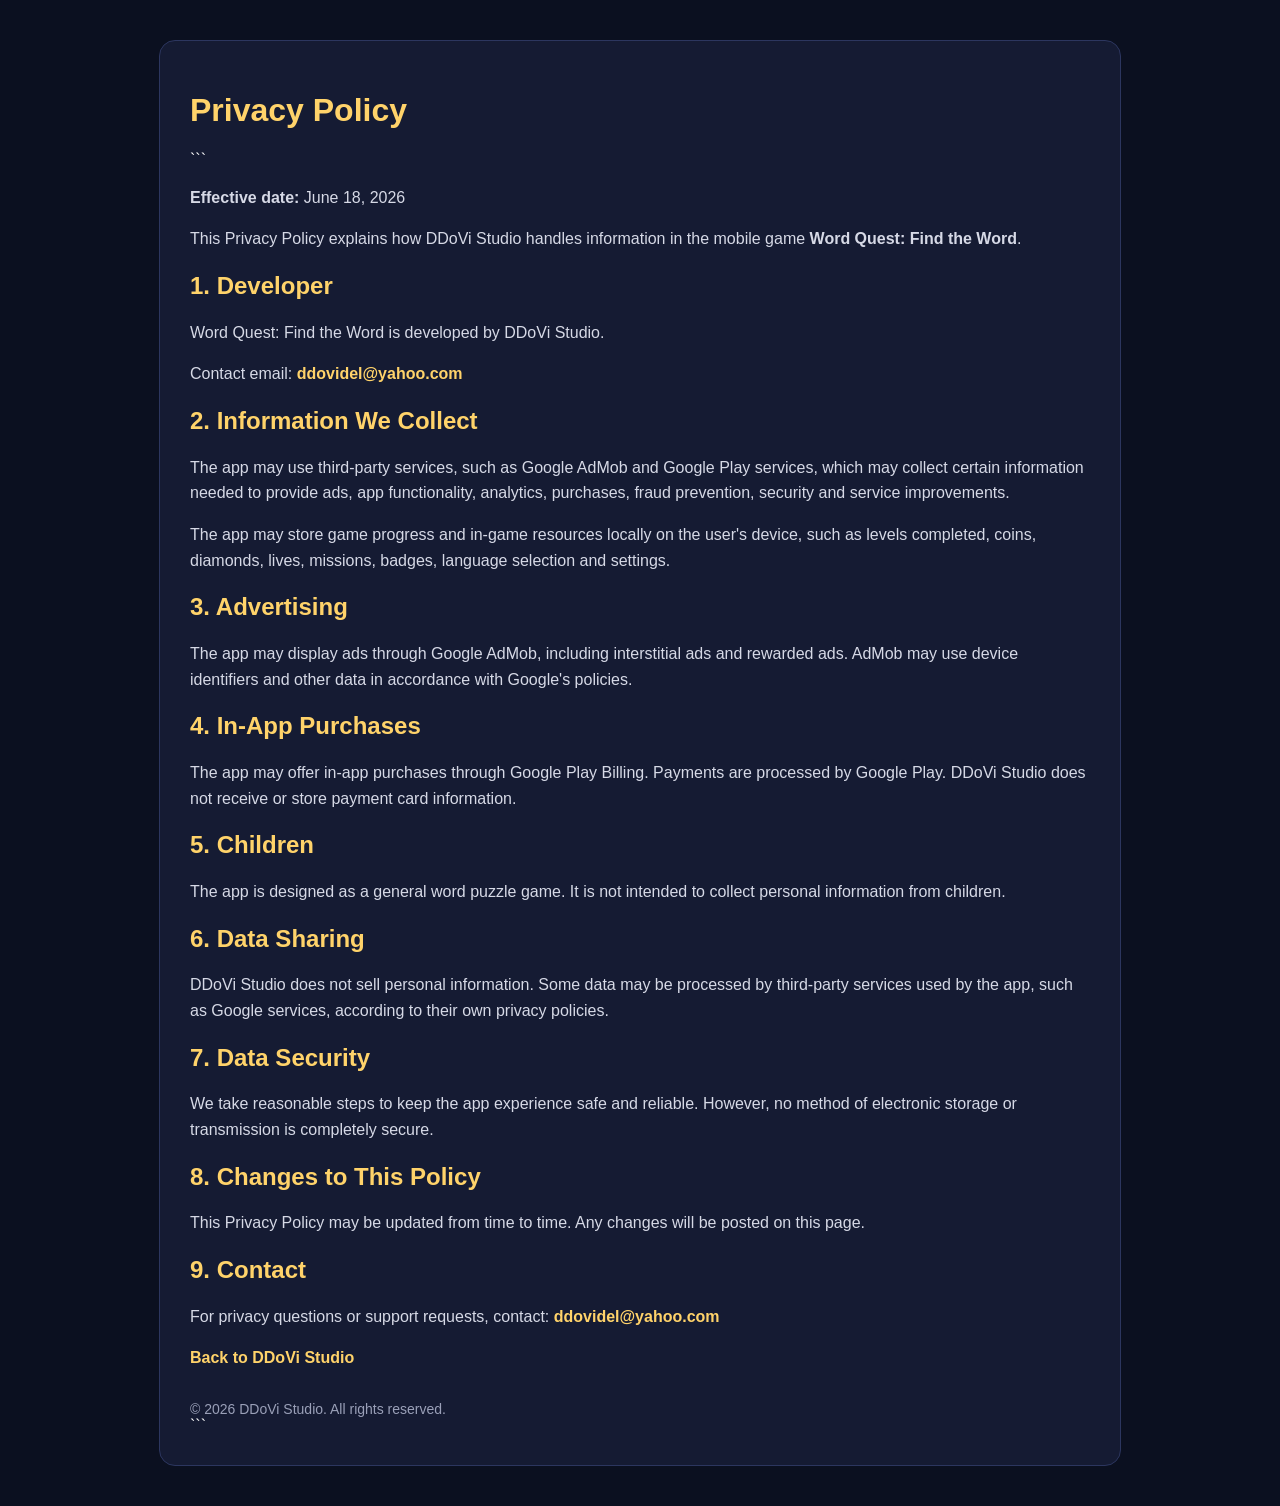
==== privacy.html @ 00411b2a "Create privacy.html" ====
<!DOCTYPE html>

<html lang="en">
<head>
  <meta charset="UTF-8">
  <meta name="viewport" content="width=device-width, initial-scale=1.0">
  <title>Privacy Policy - DDoVi Studio</title>
  <meta name="description" content="Privacy Policy for Word Quest: Find the Word by DDoVi Studio.">
  <style>
    body {
      margin: 0;
      font-family: Arial, sans-serif;
      background: #0b1020;
      color: #ffffff;
      padding: 40px 20px;
    }
    .container {
      max-width: 900px;
      margin: 0 auto;
      background: #151b33;
      border: 1px solid #2c365f;
      border-radius: 16px;
      padding: 30px;
    }
    h1, h2 {
      color: #ffd36a;
    }
    p, li {
      color: #d6d9e6;
      line-height: 1.6;
      font-size: 16px;
    }
    a {
      color: #ffd36a;
      text-decoration: none;
      font-weight: bold;
    }
    .footer {
      margin-top: 30px;
      color: #9aa0b8;
      font-size: 14px;
    }
  </style>
</head>
<body>
  <div class="container">
    <h1>Privacy Policy</h1>

```
<p><strong>Effective date:</strong> June 18, 2026</p>

<p>
  This Privacy Policy explains how DDoVi Studio handles information in the mobile game
  <strong>Word Quest: Find the Word</strong>.
</p>

<h2>1. Developer</h2>
<p>
  Word Quest: Find the Word is developed by DDoVi Studio.
</p>
<p>
  Contact email:
  <a href="mailto:ddovidel@yahoo.com">ddovidel@yahoo.com</a>
</p>

<h2>2. Information We Collect</h2>
<p>
  The app may use third-party services, such as Google AdMob and Google Play services,
  which may collect certain information needed to provide ads, app functionality,
  analytics, purchases, fraud prevention, security and service improvements.
</p>

<p>
  The app may store game progress and in-game resources locally on the user's device,
  such as levels completed, coins, diamonds, lives, missions, badges, language selection
  and settings.
</p>

<h2>3. Advertising</h2>
<p>
  The app may display ads through Google AdMob, including interstitial ads and rewarded ads.
  AdMob may use device identifiers and other data in accordance with Google's policies.
</p>

<h2>4. In-App Purchases</h2>
<p>
  The app may offer in-app purchases through Google Play Billing. Payments are processed by
  Google Play. DDoVi Studio does not receive or store payment card information.
</p>

<h2>5. Children</h2>
<p>
  The app is designed as a general word puzzle game. It is not intended to collect personal
  information from children.
</p>

<h2>6. Data Sharing</h2>
<p>
  DDoVi Studio does not sell personal information. Some data may be processed by third-party
  services used by the app, such as Google services, according to their own privacy policies.
</p>

<h2>7. Data Security</h2>
<p>
  We take reasonable steps to keep the app experience safe and reliable. However, no method
  of electronic storage or transmission is completely secure.
</p>

<h2>8. Changes to This Policy</h2>
<p>
  This Privacy Policy may be updated from time to time. Any changes will be posted on this page.
</p>

<h2>9. Contact</h2>
<p>
  For privacy questions or support requests, contact:
  <a href="mailto:ddovidel@yahoo.com">ddovidel@yahoo.com</a>
</p>

<p>
  <a href="index.html">Back to DDoVi Studio</a>
</p>

<div class="footer">
  © 2026 DDoVi Studio. All rights reserved.
</div>
```

  </div>
</body>
</html>
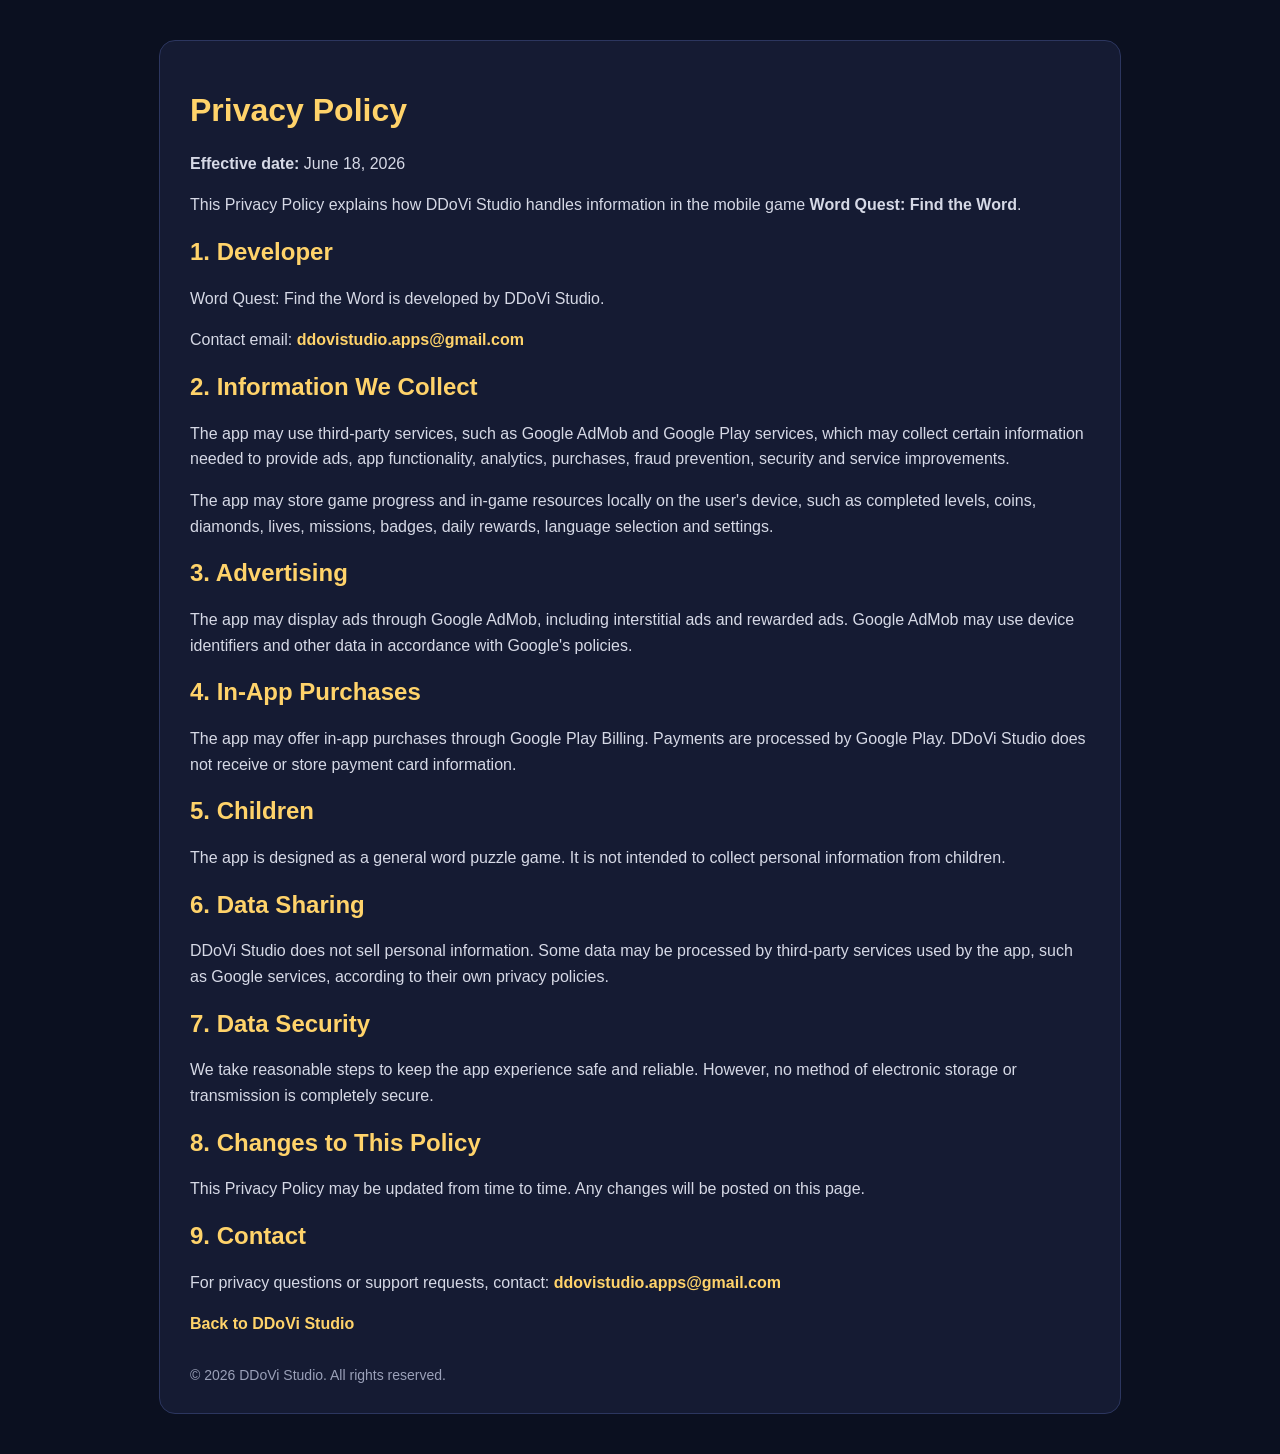
==== commit d2cd489f: "Update privacy.html" ====
--- a/privacy.html
+++ b/privacy.html
@@ -1,5 +1,4 @@
 <!DOCTYPE html>
-
 <html lang="en">
 <head>
   <meta charset="UTF-8">
@@ -14,6 +13,7 @@
       color: #ffffff;
       padding: 40px 20px;
     }
+
     .container {
       max-width: 900px;
       margin: 0 auto;
@@ -22,19 +22,23 @@
       border-radius: 16px;
       padding: 30px;
     }
+
     h1, h2 {
       color: #ffd36a;
     }
+
     p, li {
       color: #d6d9e6;
       line-height: 1.6;
       font-size: 16px;
     }
+
     a {
       color: #ffd36a;
       text-decoration: none;
       font-weight: bold;
     }
+
     .footer {
       margin-top: 30px;
       color: #9aa0b8;
@@ -46,86 +50,83 @@
   <div class="container">
     <h1>Privacy Policy</h1>
 
-```
-<p><strong>Effective date:</strong> June 18, 2026</p>
+    <p><strong>Effective date:</strong> June 18, 2026</p>
 
-<p>
-  This Privacy Policy explains how DDoVi Studio handles information in the mobile game
-  <strong>Word Quest: Find the Word</strong>.
-</p>
+    <p>
+      This Privacy Policy explains how DDoVi Studio handles information in the mobile game
+      <strong>Word Quest: Find the Word</strong>.
+    </p>
 
-<h2>1. Developer</h2>
-<p>
-  Word Quest: Find the Word is developed by DDoVi Studio.
-</p>
-<p>
-  Contact email:
-  <a href="mailto:ddovidel@yahoo.com">ddovidel@yahoo.com</a>
-</p>
+    <h2>1. Developer</h2>
+    <p>
+      Word Quest: Find the Word is developed by DDoVi Studio.
+    </p>
+    <p>
+      Contact email:
+      <a href="mailto:ddovistudio.apps@gmail.com">ddovistudio.apps@gmail.com</a>
+    </p>
 
-<h2>2. Information We Collect</h2>
-<p>
-  The app may use third-party services, such as Google AdMob and Google Play services,
-  which may collect certain information needed to provide ads, app functionality,
-  analytics, purchases, fraud prevention, security and service improvements.
-</p>
+    <h2>2. Information We Collect</h2>
+    <p>
+      The app may use third-party services, such as Google AdMob and Google Play services,
+      which may collect certain information needed to provide ads, app functionality,
+      analytics, purchases, fraud prevention, security and service improvements.
+    </p>
 
-<p>
-  The app may store game progress and in-game resources locally on the user's device,
-  such as levels completed, coins, diamonds, lives, missions, badges, language selection
-  and settings.
-</p>
+    <p>
+      The app may store game progress and in-game resources locally on the user's device,
+      such as completed levels, coins, diamonds, lives, missions, badges, daily rewards,
+      language selection and settings.
+    </p>
 
-<h2>3. Advertising</h2>
-<p>
-  The app may display ads through Google AdMob, including interstitial ads and rewarded ads.
-  AdMob may use device identifiers and other data in accordance with Google's policies.
-</p>
+    <h2>3. Advertising</h2>
+    <p>
+      The app may display ads through Google AdMob, including interstitial ads and rewarded ads.
+      Google AdMob may use device identifiers and other data in accordance with Google's policies.
+    </p>
 
-<h2>4. In-App Purchases</h2>
-<p>
-  The app may offer in-app purchases through Google Play Billing. Payments are processed by
-  Google Play. DDoVi Studio does not receive or store payment card information.
-</p>
+    <h2>4. In-App Purchases</h2>
+    <p>
+      The app may offer in-app purchases through Google Play Billing. Payments are processed by
+      Google Play. DDoVi Studio does not receive or store payment card information.
+    </p>
 
-<h2>5. Children</h2>
-<p>
-  The app is designed as a general word puzzle game. It is not intended to collect personal
-  information from children.
-</p>
+    <h2>5. Children</h2>
+    <p>
+      The app is designed as a general word puzzle game. It is not intended to collect personal
+      information from children.
+    </p>
 
-<h2>6. Data Sharing</h2>
-<p>
-  DDoVi Studio does not sell personal information. Some data may be processed by third-party
-  services used by the app, such as Google services, according to their own privacy policies.
-</p>
+    <h2>6. Data Sharing</h2>
+    <p>
+      DDoVi Studio does not sell personal information. Some data may be processed by third-party
+      services used by the app, such as Google services, according to their own privacy policies.
+    </p>
 
-<h2>7. Data Security</h2>
-<p>
-  We take reasonable steps to keep the app experience safe and reliable. However, no method
-  of electronic storage or transmission is completely secure.
-</p>
+    <h2>7. Data Security</h2>
+    <p>
+      We take reasonable steps to keep the app experience safe and reliable. However, no method
+      of electronic storage or transmission is completely secure.
+    </p>
 
-<h2>8. Changes to This Policy</h2>
-<p>
-  This Privacy Policy may be updated from time to time. Any changes will be posted on this page.
-</p>
+    <h2>8. Changes to This Policy</h2>
+    <p>
+      This Privacy Policy may be updated from time to time. Any changes will be posted on this page.
+    </p>
 
-<h2>9. Contact</h2>
-<p>
-  For privacy questions or support requests, contact:
-  <a href="mailto:ddovidel@yahoo.com">ddovidel@yahoo.com</a>
-</p>
+    <h2>9. Contact</h2>
+    <p>
+      For privacy questions or support requests, contact:
+      <a href="mailto:ddovistudio.apps@gmail.com">ddovistudio.apps@gmail.com</a>
+    </p>
 
-<p>
-  <a href="index.html">Back to DDoVi Studio</a>
-</p>
+    <p>
+      <a href="index.html">Back to DDoVi Studio</a>
+    </p>
 
-<div class="footer">
-  © 2026 DDoVi Studio. All rights reserved.
-</div>
-```
-
+    <div class="footer">
+      © 2026 DDoVi Studio. All rights reserved.
+    </div>
   </div>
 </body>
 </html>
